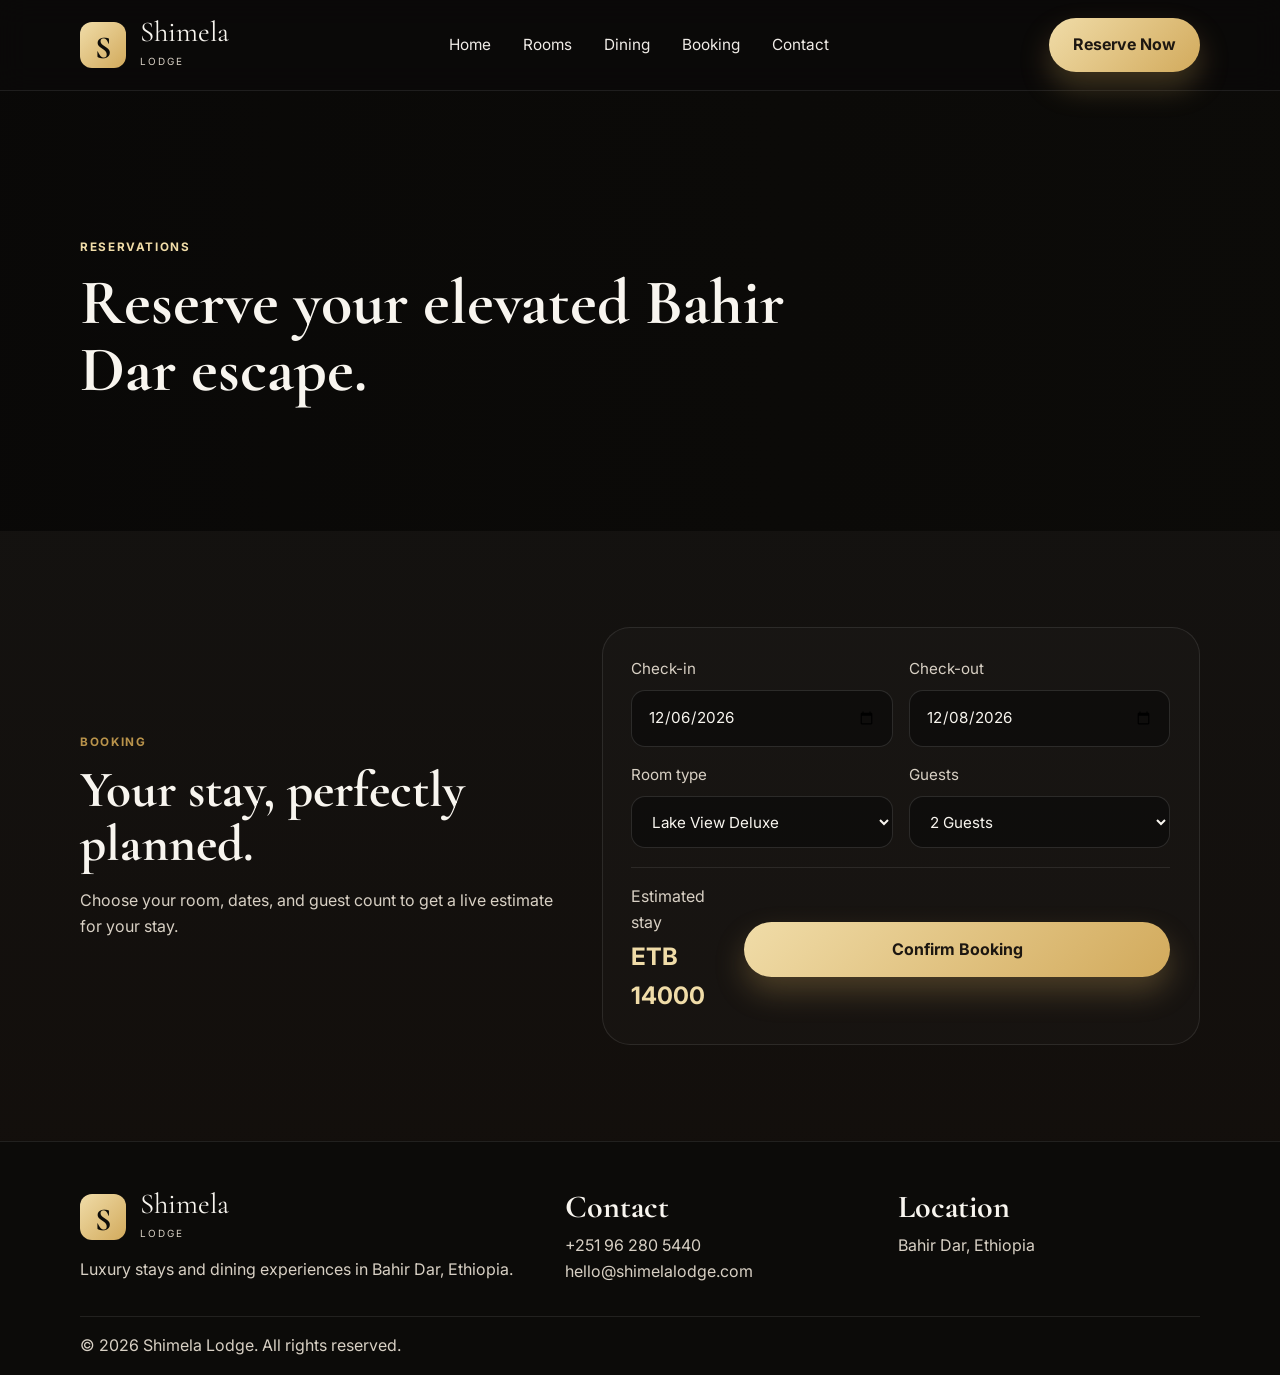
==== booking.html @ a59342cc "update website" ====
<!DOCTYPE html>
<html lang="en">
  <head>
    <meta charset="UTF-8" />
    <meta name="viewport" content="width=device-width, initial-scale=1.0" />
    <title>Booking | Shimela Lodge</title>
    <meta name="description" content="Book a luxury stay at Shimela Lodge in Bahir Dar, Ethiopia." />
    <link rel="preconnect" href="https://fonts.googleapis.com" />
    <link rel="preconnect" href="https://fonts.gstatic.com" crossorigin />
    <link href="https://fonts.googleapis.com/css2?family=Cormorant+Garamond:wght@400;500;600;700&family=Inter:wght@400;500;600;700;800&display=swap" rel="stylesheet" />
    <link rel="stylesheet" href="https://cdnjs.cloudflare.com/ajax/libs/font-awesome/6.5.2/css/all.min.css" crossorigin="anonymous" referrerpolicy="no-referrer" />
    <link rel="stylesheet" href="styles.css" />
  </head>
  <body>
    <header class="site-header">
      <div class="container nav-wrap">
        <a href="index.html" class="brand" aria-label="Shimela Lodge home">
          <div class="brand-mark">S</div>
          <div>
            <span class="brand-name">Shimela</span>
            <small>Lodge</small>
          </div>
        </a>
        <nav class="main-nav" aria-label="Main navigation">
          <a href="index.html">Home</a>
          <a href="rooms.html">Rooms</a>
          <a href="dining.html">Dining</a>
          <a href="booking.html">Booking</a>
          <a href="contact.html">Contact</a>
        </nav>
        <a class="nav-cta" href="booking.html">Reserve Now</a>
      </div>
    </header>

    <main>
      <section class="hero page-hero">
        <div class="hero-overlay"></div>
        <div class="container hero-content">
          <p class="eyebrow">Reservations</p>
          <h1>Reserve your elevated Bahir Dar escape.</h1>
        </div>
      </section>

      <section class="section-shell accent-bg">
        <div class="container booking-shell">
          <div class="booking-content">
            <p class="eyebrow dark">Booking</p>
            <h2>Your stay, perfectly planned.</h2>
            <p>Choose your room, dates, and guest count to get a live estimate for your stay.</p>
          </div>

          <form class="booking-form" id="bookingForm">
            <div class="field-row">
              <label>
                Check-in
                <input type="date" id="checkin" required />
              </label>
              <label>
                Check-out
                <input type="date" id="checkout" required />
              </label>
            </div>
            <div class="field-row">
              <label>
                Room type
                <select id="roomType">
                  <option value="7000">Lake View Deluxe</option>
                  <option value="9750">Garden Suite</option>
                  <option value="18000">Presidential Villa</option>
                </select>
              </label>
              <label>
                Guests
                <select id="guests">
                  <option value="1">1 Guest</option>
                  <option value="2" selected>2 Guests</option>
                  <option value="3">3 Guests</option>
                  <option value="4">4 Guests</option>
                </select>
              </label>
            </div>
            <div class="booking-summary">
              <div>
                <span>Estimated stay</span>
                <strong id="stayTotal">ETB 0</strong>
              </div>
              <button type="submit" class="btn btn-primary full">Confirm Booking</button>
            </div>
          </form>
        </div>
      </section>
    </main>

    <footer class="site-footer">
      <div class="container footer-wrap">
        <div>
          <div class="brand footer-brand">
            <div class="brand-mark">S</div>
            <div>
              <span class="brand-name">Shimela</span>
              <small>Lodge</small>
            </div>
          </div>
          <p>Luxury stays and dining experiences in Bahir Dar, Ethiopia.</p>
        </div>
        <div>
          <h4>Contact</h4>
          <p><a href="tel:+251962805440">+251 96 280 5440</a></p>
          <p><a href="mailto:hello@shimelalodge.com">hello@shimelalodge.com</a></p>
        </div>
        <div>
          <h4>Location</h4>
          <p>Bahir Dar, Ethiopia</p>
        </div>
      </div>
      <div class="container copyright">
        <p>© <span id="year"></span> Shimela Lodge. All rights reserved.</p>
      </div>
    </footer>

    <script src="script.js"></script>
  </body>
</html>
---- styles.css ----
:root {
  --bg: #0d0c09;
  --panel: #17140f;
  --panel-soft: #201b16;
  --gold: #d2aa5c;
  --gold-soft: #f0dca8;
  --white: #f8f5ef;
  --muted: #d8d0c4;
  --shadow: rgba(18, 11, 4, 0.32);
  --border: rgba(255, 255, 255, 0.09);
  --success: #cfe5a8;
  --deep: #110f0d;
}

* {
  box-sizing: border-box;
}

html {
  scroll-behavior: smooth;
}

body {
  margin: 0;
  background: var(--bg);
  color: var(--white);
  font-family: 'Inter', sans-serif;
  line-height: 1.6;
}

a {
  color: inherit;
  text-decoration: none;
}

img {
  max-width: 100%;
  display: block;
}

button,
input,
select,
textarea {
  font: inherit;
}

.container {
  width: min(1120px, calc(100% - 2rem));
  margin: 0 auto;
}

.section-shell {
  padding: 6rem 0;
}

.accent-bg {
  background: linear-gradient(180deg, rgba(20, 18, 16, 0.96), rgba(19, 15, 12, 0.96));
}

.eyebrow {
  margin: 0 0 0.8rem;
  color: var(--gold-soft);
  text-transform: uppercase;
  letter-spacing: 0.14em;
  font-size: 0.73rem;
  font-weight: 700;
}

.eyebrow.dark {
  color: #b9934b;
}

h1, h2, h3, h4 {
  font-family: 'Cormorant Garamond', serif;
  margin: 0 0 0.8rem;
  line-height: 1.05;
}

h1 {
  font-size: clamp(3.4rem, 5vw, 6rem);
  max-width: 760px;
}

h2 {
  font-size: clamp(2.5rem, 4vw, 4rem);
  margin-bottom: 1rem;
}

p {
  margin: 0;
  color: var(--muted);
}

.site-header {
  position: sticky;
  top: 0;
  z-index: 100;
  backdrop-filter: blur(14px);
  background: rgba(10, 9, 8, 0.75);
  border-bottom: 1px solid var(--border);
}

.nav-wrap {
  display: flex;
  align-items: center;
  justify-content: space-between;
  gap: 1.25rem;
  min-height: 90px;
}

.brand {
  display: inline-flex;
  align-items: center;
  gap: 0.9rem;
}

.brand-mark {
  width: 46px;
  height: 46px;
  display: grid;
  place-items: center;
  background: linear-gradient(135deg, var(--gold-soft), var(--gold));
  color: var(--bg);
  border-radius: 12px;
  font-weight: 800;
  font-family: 'Cormorant Garamond', serif;
  font-size: 2rem;
}

.brand-name {
  display: block;
  font-family: 'Cormorant Garamond', serif;
  font-size: 1.8rem;
  line-height: 1;
}

.brand small {
  color: var(--muted);
  letter-spacing: 0.18em;
  text-transform: uppercase;
  font-size: 0.62rem;
}

.main-nav {
  display: flex;
  align-items: center;
  gap: 2rem;
}

.main-nav a {
  position: relative;
  color: #f0ece7;
  font-size: 0.96rem;
}

.main-nav a::after {
  content: '';
  position: absolute;
  left: 0;
  bottom: -8px;
  width: 100%;
  height: 1px;
  background: var(--gold-soft);
  transform: scaleX(0);
  transform-origin: center;
  transition: transform 0.25s ease;
}

.main-nav a:hover::after {
  transform: scaleX(1);
}

.nav-cta,
.btn,
.mini-btn {
  border: none;
  border-radius: 999px;
  cursor: pointer;
  transition: transform 0.2s ease, box-shadow 0.2s ease, background 0.2s ease;
}

.nav-cta,
.btn-primary {
  display: inline-flex;
  align-items: center;
  justify-content: center;
  padding: 0.9rem 1.5rem;
  background: linear-gradient(135deg, var(--gold-soft), var(--gold));
  color: #1d1711;
  font-weight: 700;
  box-shadow: 0 15px 30px rgba(210, 170, 92, 0.28);
}

.btn-secondary {
  display: inline-flex;
  align-items: center;
  justify-content: center;
  padding: 0.9rem 1.5rem;
  border: 1px solid rgba(255,255,255,0.18);
  background: rgba(255,255,255,0.02);
  color: var(--white);
}

.nav-cta:hover,
.btn:hover,
.mini-btn:hover {
  transform: translateY(-1px);
}

.hero {
  position: relative;
  min-height: 760px;
  display: flex;
  align-items: center;
  background-size: cover;
  background-position: center;
}

.home-hero {
  background-image: url('https://images.unsplash.com/photo-1500530855697-b586d89ba3ee?auto=format&fit=crop&w=1600&q=80');
}

.page-hero {
  min-height: 440px;
  background-image: url('https://images.unsplash.com/photo-1494526585095-c41746248156?auto=format&fit=crop&w=1600&q=80');
}

.hero-overlay {
  position: absolute;
  inset: 0;
  background: linear-gradient(90deg, rgba(9,8,7,0.92) 0%, rgba(9,8,7,0.66) 34%, rgba(9,8,7,0.28) 100%);
}

.hero-content {
  position: relative;
  z-index: 1;
  padding: 7rem 0 5rem;
}

.hero-copy {
  max-width: 620px;
  font-size: 1.1rem;
  margin-bottom: 2rem;
}

.hero-actions {
  display: flex;
  flex-wrap: wrap;
  gap: 1rem;
  margin-bottom: 3rem;
}

.hero-stats {
  display: flex;
  gap: 2.5rem;
  flex-wrap: wrap;
}

.hero-stats div {
  display: flex;
  flex-direction: column;
  gap: 0.4rem;
}

.hero-stats strong {
  font-size: clamp(1.5rem, 2vw, 2.6rem);
  font-weight: 700;
  color: var(--gold-soft);
}

.hero-stats span {
  color: var(--muted);
}

.intro-grid {
  display: grid;
  grid-template-columns: 1.1fr 1.2fr;
  gap: 3rem;
  align-items: center;
}

.section-heading {
  margin-bottom: 2.3rem;
}

.section-heading.center {
  text-align: center;
}

.room-grid,
.amenity-grid,
.review-grid {
  display: grid;
  gap: 1.5rem;
}

.room-grid {
  grid-template-columns: repeat(3, minmax(0, 1fr));
}

.room-card {
  background: rgba(255,255,255,0.02);
  border: 1px solid var(--border);
  border-radius: 26px;
  overflow: hidden;
  box-shadow: 0 18px 30px var(--shadow);
}

.room-image {
  min-height: 280px;
  background-size: cover;
  background-position: center;
}

.room-one {
  background-image: url('https://images.unsplash.com/photo-1505693416388-ac5ce068fe85?auto=format&fit=crop&w=900&q=80');
}

.room-two {
  background-image: url('https://images.unsplash.com/photo-1494526585095-c41746248156?auto=format&fit=crop&w=900&q=80');
}

.room-three {
  background-image: url('https://images.unsplash.com/photo-1522708323590-d24dbb6b0267?auto=format&fit=crop&w=900&q=80');
}

.room-body {
  padding: 1.5rem 1.3rem 1.8rem;
}

.room-topline {
  display: flex;
  justify-content: space-between;
  gap: 1rem;
  align-items: baseline;
  margin-bottom: 0.9rem;
}

.room-topline h3 {
  font-size: 2.1rem;
}

.room-topline span {
  color: var(--gold-soft);
  font-weight: 700;
}

.room-body ul {
  margin: 0;
  padding-left: 1.2rem;
  color: var(--muted);
  display: grid;
  gap: 0.45rem;
}

.amenity-grid {
  grid-template-columns: repeat(4, minmax(0, 1fr));
}

.amenity-item {
  background: rgba(255,255,255,0.02);
  border: 1px solid var(--border);
  border-radius: 24px;
  padding: 1.6rem 1.3rem;
}

.amenity-item span {
  color: var(--gold-soft);
  font-weight: 700;
  letter-spacing: 0.08em;
  display: inline-block;
  margin-bottom: 0.8rem;
}

.amenity-item h3 {
  font-size: 2rem;
  margin-bottom: 0.5rem;
}

.dining-grid {
  display: grid;
  grid-template-columns: 0.92fr 1.08fr;
  gap: 2rem;
  align-items: center;
}

.feature-list {
  margin: 1.5rem 0 0;
  padding-left: 1.2rem;
  display: grid;
  gap: 0.75rem;
  color: var(--white);
}

.menu-panel {
  padding: 2rem;
  border-radius: 28px;
  background: linear-gradient(180deg, rgba(255,255,255,0.03), rgba(255,255,255,0.01));
  border: 1px solid var(--border);
  box-shadow: 0 18px 30px var(--shadow);
}

.menu-header {
  display: flex;
  justify-content: space-between;
  align-items: center;
  gap: 1rem;
  margin-bottom: 1.2rem;
}

.menu-header h3 {
  font-size: 2.4rem;
}

.menu-header span {
  color: var(--gold-soft);
  font-size: 0.8rem;
  text-transform: uppercase;
  letter-spacing: 0.12em;
}

.menu-item {
  display: flex;
  align-items: flex-start;
  justify-content: space-between;
  gap: 1.25rem;
  padding: 1rem 0;
  border-bottom: 1px solid var(--border);
}

.menu-item:last-child {
  border-bottom: none;
}

.menu-item h4 {
  font-size: 2rem;
  margin-bottom: 0.2rem;
}

.menu-item strong {
  color: var(--gold-soft);
  font-size: 1.2rem;
  white-space: nowrap;
}

.booking-shell {
  display: grid;
  grid-template-columns: 0.9fr 1.1fr;
  gap: 2rem;
  align-items: center;
}

.booking-form,
.contact-card,
.order-summary,
.info-card {
  background: rgba(255,255,255,0.02);
  border: 1px solid var(--border);
  border-radius: 28px;
  padding: 1.8rem;
}

.field-row {
  display: grid;
  grid-template-columns: repeat(2, minmax(0, 1fr));
  gap: 1rem;
  margin-bottom: 1rem;
}

label {
  display: grid;
  gap: 0.55rem;
  color: var(--muted);
  font-size: 0.95rem;
}

input,
select,
textarea {
  width: 100%;
  border: 1px solid rgba(255,255,255,0.12);
  background: rgba(6,6,6,0.5);
  color: var(--white);
  border-radius: 14px;
  padding: 0.9rem 1rem;
}

textarea {
  min-height: 150px;
  resize: vertical;
}

.booking-summary {
  display: flex;
  align-items: center;
  justify-content: space-between;
  gap: 1rem;
  margin-top: 1.2rem;
  padding-top: 1rem;
  border-top: 1px solid var(--border);
}

.booking-summary div {
  display: flex;
  flex-direction: column;
  gap: 0.2rem;
}

.booking-summary span {
  color: var(--muted);
}

.booking-summary strong {
  color: var(--gold-soft);
  font-size: 1.5rem;
}

.full {
  width: 100%;
}

.ordering-layout {
  display: grid;
  grid-template-columns: 0.8fr 1.2fr;
  gap: 2rem;
  align-items: start;
}

.food-ordering {
  display: grid;
  grid-template-columns: 1.3fr 0.7fr;
  gap: 1.5rem;
  align-items: start;
}

.menu-cards {
  display: grid;
  grid-template-columns: repeat(2, minmax(0, 1fr));
  gap: 1rem;
}

.food-card {
  background: rgba(255,255,255,0.02);
  border: 1px solid var(--border);
  border-radius: 20px;
  padding: 1.2rem;
}

.food-card h3 {
  font-size: 2rem;
  margin-bottom: 0.4rem;
}

.food-card p {
  min-height: 52px;
}

.food-meta {
  display: flex;
  align-items: center;
  justify-content: space-between;
  gap: 0.8rem;
  margin-top: 1rem;
}

.food-meta span {
  color: var(--gold-soft);
  font-weight: 700;
  font-size: 1.1rem;
}

.mini-btn {
  background: rgba(210, 170, 92, 0.14);
  color: var(--gold-soft);
  border: 1px solid rgba(210,170,92,0.4);
  padding: 0.7rem 0.9rem;
}

.order-summary {
  padding: 1.3rem;
}

.order-summary h3 {
  font-size: 2.2rem;
}

.order-summary ul {
  list-style: none;
  padding: 0;
  margin: 1rem 0;
  display: grid;
  gap: 0.75rem;
}

.order-summary li {
  display: flex;
  align-items: center;
  justify-content: space-between;
  gap: 0.6rem;
  padding-bottom: 0.5rem;
  border-bottom: 1px solid var(--border);
  color: var(--white);
}

.empty-state {
  color: var(--muted);
  border-bottom: none !important;
  display: block !important;
}

.order-total {
  display: flex;
  justify-content: space-between;
  align-items: center;
  margin: 1rem 0 1.2rem;
  padding-top: 0.7rem;
  border-top: 1px solid var(--border);
}

.order-total strong {
  color: var(--gold-soft);
  font-size: 1.5rem;
}

.review-grid {
  grid-template-columns: repeat(3, minmax(0, 1fr));
}

blockquote {
  margin: 0;
  padding: 1.5rem 1.4rem;
  background: rgba(255,255,255,0.02);
  border: 1px solid var(--border);
  border-radius: 20px;
  color: var(--white);
  font-size: 1.04rem;
}

blockquote footer {
  margin-top: 1rem;
  color: var(--gold-soft);
  font-weight: 600;
}

.page-banner {
  padding: 4rem 0 1rem;
}

.banner-box {
  background: linear-gradient(135deg, rgba(210,170,92,0.22), rgba(255,255,255,0.02));
  border: 1px solid var(--border);
  border-radius: 30px;
  padding: 2.5rem;
}

.info-grid,
.contact-grid {
  display: grid;
  grid-template-columns: repeat(3, minmax(0, 1fr));
  gap: 1.5rem;
}

.info-card ul {
  margin: 1rem 0 0;
  padding-left: 1.2rem;
  color: var(--muted);
}

.map-wrap iframe {
  width: 100%;
  min-height: 420px;
  border: 0;
  border-radius: 26px;
}

.social-links {
  display: flex;
  gap: 0.8rem;
  margin-top: 1rem;
}

.social-links a {
  width: 42px;
  height: 42px;
  border-radius: 50%;
  display: grid;
  place-items: center;
  border: 1px solid var(--border);
  background: rgba(255,255,255,0.02);
  color: var(--gold-soft);
  font-weight: 700;
}

.social-logo {
  display: inline-flex;
  align-items: center;
  justify-content: center;
  width: 100%;
  height: 100%;
  border-radius: 50%;
  background: linear-gradient(135deg, var(--gold-soft), var(--gold));
  color: var(--deep);
  font-family: 'Cormorant Garamond', serif;
  font-size: 1.3rem;
  font-weight: 700;
}

.page-intro {
  margin-bottom: 2rem;
}

.site-footer {
  padding: 3rem 0 1rem;
  border-top: 1px solid var(--border);
  background: #0c0b09;
}

.footer-wrap {
  display: grid;
  grid-template-columns: 1.2fr 0.8fr 0.8fr;
  gap: 2rem;
}

.footer-brand {
  margin-bottom: 0.8rem;
}

.site-footer h4 {
  font-size: 2rem;
  margin-bottom: 0.6rem;
}

.site-footer p,
.site-footer a {
  color: var(--muted);
}

.copyright {
  margin-top: 2rem;
  padding-top: 1rem;
  border-top: 1px solid var(--border);
}

@media (max-width: 980px) {
  .main-nav {
    display: none;
  }

  .room-grid,
  .amenity-grid,
  .review-grid,
  .food-ordering,
  .booking-shell,
  .dining-grid,
  .ordering-layout,
  .footer-wrap,
  .info-grid,
  .contact-grid {
    grid-template-columns: 1fr;
  }

  .menu-cards {
    grid-template-columns: 1fr;
  }
}

@media (max-width: 640px) {
  .hero {
    min-height: 620px;
  }

  .nav-wrap {
    min-height: 78px;
  }

  .field-row {
    grid-template-columns: 1fr;
  }

  .hero-actions,
  .booking-summary {
    flex-direction: column;
    align-items: stretch;
  }

  .section-shell {
    padding: 4.3rem 0;
  }
}
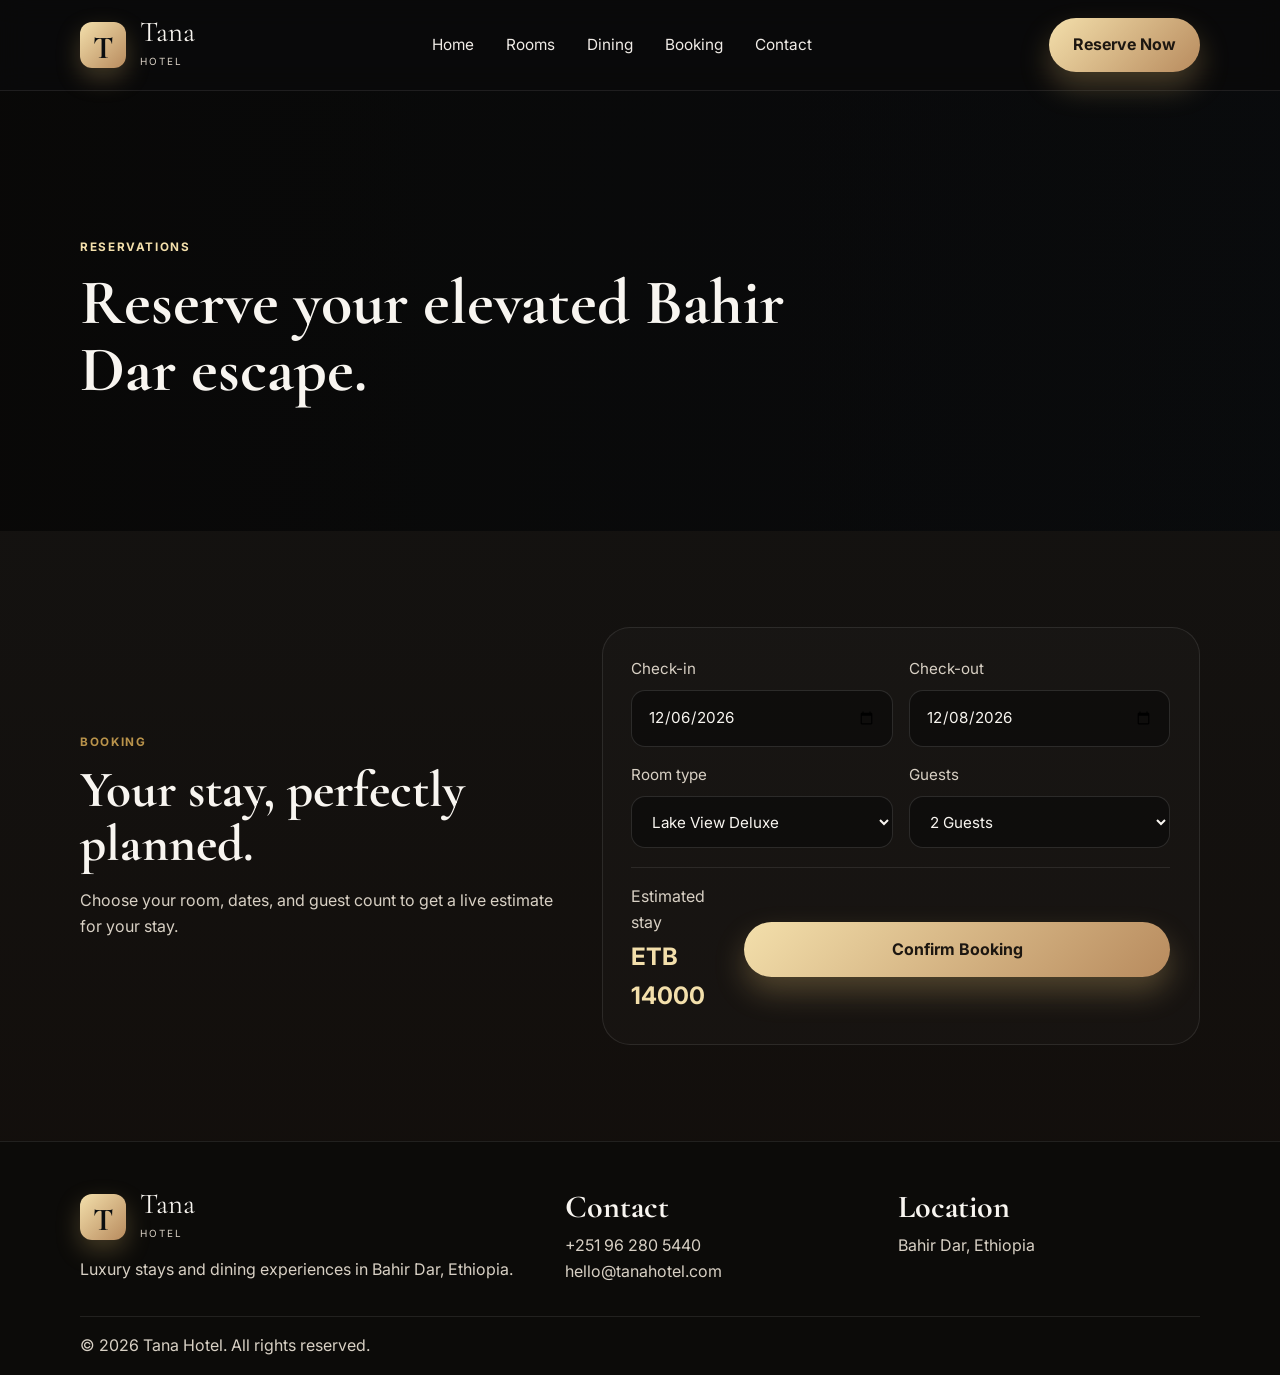
==== commit c1e0ac1e: "Rebrand to Tana Hotel and upgrade luxury branding" ====
--- a/booking.html
+++ b/booking.html
@@ -3,8 +3,8 @@
   <head>
     <meta charset="UTF-8" />
     <meta name="viewport" content="width=device-width, initial-scale=1.0" />
-    <title>Booking | Shimela Lodge</title>
-    <meta name="description" content="Book a luxury stay at Shimela Lodge in Bahir Dar, Ethiopia." />
+    <title>Booking | Tana Hotel</title>
+    <meta name="description" content="Book a luxury stay at Tana Hotel in Bahir Dar, Ethiopia." />
     <link rel="preconnect" href="https://fonts.googleapis.com" />
     <link rel="preconnect" href="https://fonts.gstatic.com" crossorigin />
     <link href="https://fonts.googleapis.com/css2?family=Cormorant+Garamond:wght@400;500;600;700&family=Inter:wght@400;500;600;700;800&display=swap" rel="stylesheet" />
@@ -14,11 +14,11 @@
   <body>
     <header class="site-header">
       <div class="container nav-wrap">
-        <a href="index.html" class="brand" aria-label="Shimela Lodge home">
-          <div class="brand-mark">S</div>
+        <a href="index.html" class="brand" aria-label="Tana Hotel home">
+          <div class="brand-mark">T</div>
           <div>
-            <span class="brand-name">Shimela</span>
-            <small>Lodge</small>
+            <span class="brand-name">Tana</span>
+            <small>Hotel</small>
           </div>
         </a>
         <nav class="main-nav" aria-label="Main navigation">
@@ -95,10 +95,10 @@
       <div class="container footer-wrap">
         <div>
           <div class="brand footer-brand">
-            <div class="brand-mark">S</div>
+            <div class="brand-mark">T</div>
             <div>
-              <span class="brand-name">Shimela</span>
-              <small>Lodge</small>
+              <span class="brand-name">Tana</span>
+              <small>Hotel</small>
             </div>
           </div>
           <p>Luxury stays and dining experiences in Bahir Dar, Ethiopia.</p>
@@ -106,7 +106,7 @@
         <div>
           <h4>Contact</h4>
           <p><a href="tel:+251962805440">+251 96 280 5440</a></p>
-          <p><a href="mailto:hello@shimelalodge.com">hello@shimelalodge.com</a></p>
+          <p><a href="mailto:hello@tanahotel.com">hello@tanahotel.com</a></p>
         </div>
         <div>
           <h4>Location</h4>
@@ -114,7 +114,7 @@
         </div>
       </div>
       <div class="container copyright">
-        <p>© <span id="year"></span> Shimela Lodge. All rights reserved.</p>
+        <p>© <span id="year"></span> Tana Hotel. All rights reserved.</p>
       </div>
     </footer>
 
--- a/styles.css
+++ b/styles.css
@@ -1,15 +1,17 @@
 :root {
-  --bg: #0d0c09;
-  --panel: #17140f;
-  --panel-soft: #201b16;
-  --gold: #d2aa5c;
-  --gold-soft: #f0dca8;
-  --white: #f8f5ef;
+  --bg: #0a0d10;
+  --panel: #12191d;
+  --panel-soft: #1a2429;
+  --gold: #d5b46d;
+  --gold-soft: #f3dfab;
+  --sand: #b88b5e;
+  --terracotta: #a75c42;
+  --white: #f8f5f0;
   --muted: #d8d0c4;
-  --shadow: rgba(18, 11, 4, 0.32);
+  --shadow: rgba(8, 10, 12, 0.42);
   --border: rgba(255, 255, 255, 0.09);
   --success: #cfe5a8;
-  --deep: #110f0d;
+  --deep: #090b0d;
 }
 
 * {
@@ -120,12 +122,13 @@
   height: 46px;
   display: grid;
   place-items: center;
-  background: linear-gradient(135deg, var(--gold-soft), var(--gold));
+  background: linear-gradient(135deg, var(--gold-soft), var(--sand));
   color: var(--bg);
   border-radius: 12px;
   font-weight: 800;
   font-family: 'Cormorant Garamond', serif;
   font-size: 2rem;
+  box-shadow: 0 10px 25px rgba(213, 180, 109, 0.28);
 }
 
 .brand-name {
@@ -186,10 +189,10 @@
   align-items: center;
   justify-content: center;
   padding: 0.9rem 1.5rem;
-  background: linear-gradient(135deg, var(--gold-soft), var(--gold));
+  background: linear-gradient(135deg, var(--gold-soft), var(--sand));
   color: #1d1711;
   font-weight: 700;
-  box-shadow: 0 15px 30px rgba(210, 170, 92, 0.28);
+  box-shadow: 0 15px 30px rgba(213, 180, 109, 0.3);
 }
 
 .btn-secondary {
@@ -218,12 +221,12 @@
 }
 
 .home-hero {
-  background-image: url('https://images.unsplash.com/photo-1500530855697-b586d89ba3ee?auto=format&fit=crop&w=1600&q=80');
+  background-image: linear-gradient(120deg, rgba(8, 10, 12, 0.78), rgba(8, 10, 12, 0.28)), url('https://images.unsplash.com/photo-1500530855697-b586d89ba3ee?auto=format&fit=crop&w=1600&q=80');
 }
 
 .page-hero {
   min-height: 440px;
-  background-image: url('https://images.unsplash.com/photo-1494526585095-c41746248156?auto=format&fit=crop&w=1600&q=80');
+  background-image: linear-gradient(120deg, rgba(8, 10, 12, 0.7), rgba(8, 10, 12, 0.25)), url('https://images.unsplash.com/photo-1494526585095-c41746248156?auto=format&fit=crop&w=1600&q=80');
 }
 
 .hero-overlay {
@@ -678,18 +681,46 @@
   display: flex;
   gap: 0.8rem;
   margin-top: 1rem;
+  justify-content: center;
+  align-items: center;
+}
+
+.footer-social {
+  margin-top: 1.5rem;
+  display: flex;
+  justify-content: center;
+}
+
+.site-footer .social-links {
+  margin-top: 0;
+  justify-content: center;
 }
 
 .social-links a {
-  width: 42px;
-  height: 42px;
+  width: 44px;
+  height: 44px;
   border-radius: 50%;
   display: grid;
   place-items: center;
-  border: 1px solid var(--border);
-  background: rgba(255,255,255,0.02);
+  border: 1px solid rgba(239, 215, 161, 0.7);
+  background: rgba(255,255,255,0.04);
   color: var(--gold-soft);
   font-weight: 700;
+  text-decoration: none;
+  box-shadow: 0 0 0 1px rgba(239, 215, 161, 0.15), inset 0 0 12px rgba(239,215,161,0.08);
+  transition: transform 0.2s ease, background 0.2s ease;
+}
+
+.social-links a:hover {
+  transform: translateY(-1px);
+  background: rgba(239, 215, 161, 0.12);
+}
+
+.social-links a svg {
+  display: block;
+  width: 18px;
+  height: 18px;
+  fill: currentColor;
 }
 
 .social-logo {
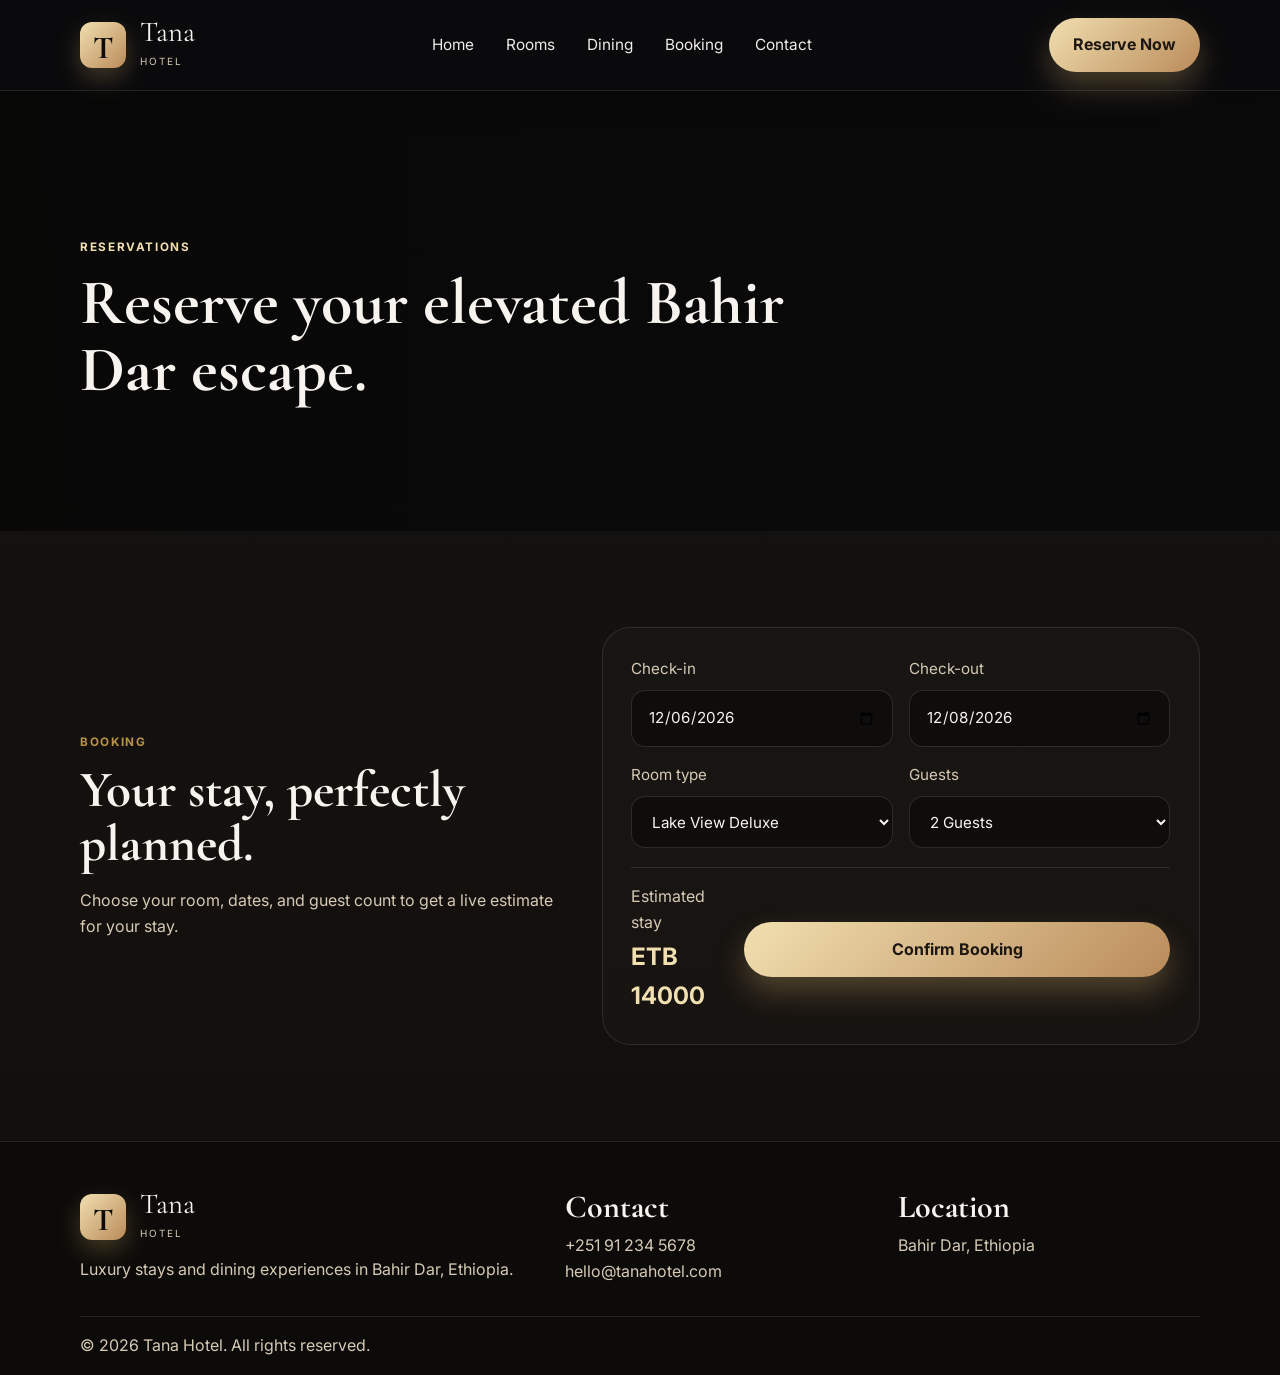
==== commit 9326a644: "Finalize Tana Hotel branding and premium luxury theme" ====
--- a/booking.html
+++ b/booking.html
@@ -105,7 +105,7 @@
         </div>
         <div>
           <h4>Contact</h4>
-          <p><a href="tel:+251962805440">+251 96 280 5440</a></p>
+          <p><a href="tel:+251912345678">+251 91 234 5678</a></p>
           <p><a href="mailto:hello@tanahotel.com">hello@tanahotel.com</a></p>
         </div>
         <div>
--- a/styles.css
+++ b/styles.css
@@ -1,17 +1,17 @@
 :root {
-  --bg: #0a0d10;
-  --panel: #12191d;
-  --panel-soft: #1a2429;
-  --gold: #d5b46d;
-  --gold-soft: #f3dfab;
-  --sand: #b88b5e;
-  --terracotta: #a75c42;
-  --white: #f8f5f0;
-  --muted: #d8d0c4;
-  --shadow: rgba(8, 10, 12, 0.42);
-  --border: rgba(255, 255, 255, 0.09);
+  --bg: #0b0b0d;
+  --panel: #121517;
+  --panel-soft: #1b2125;
+  --gold: #d7b66a;
+  --gold-soft: #f1dfb0;
+  --sand: #ba8b5a;
+  --terracotta: #9d5b42;
+  --white: #f7f3ee;
+  --muted: #d6cab5;
+  --shadow: rgba(6, 9, 12, 0.52);
+  --border: rgba(255, 255, 255, 0.1);
   --success: #cfe5a8;
-  --deep: #090b0d;
+  --deep: #07090b;
 }
 
 * {
@@ -99,8 +99,9 @@
   top: 0;
   z-index: 100;
   backdrop-filter: blur(14px);
-  background: rgba(10, 9, 8, 0.75);
+  background: rgba(11, 11, 13, 0.8);
   border-bottom: 1px solid var(--border);
+  box-shadow: 0 10px 30px rgba(0, 0, 0, 0.18);
 }
 
 .nav-wrap {
@@ -221,12 +222,12 @@
 }
 
 .home-hero {
-  background-image: linear-gradient(120deg, rgba(8, 10, 12, 0.78), rgba(8, 10, 12, 0.28)), url('https://images.unsplash.com/photo-1500530855697-b586d89ba3ee?auto=format&fit=crop&w=1600&q=80');
+  background-image: linear-gradient(120deg, rgba(8, 10, 12, 0.82), rgba(8, 10, 12, 0.24)), url('https://images.unsplash.com/photo-1505693416388-ac5ce068fe85?auto=format&fit=crop&w=1600&q=80');
 }
 
 .page-hero {
   min-height: 440px;
-  background-image: linear-gradient(120deg, rgba(8, 10, 12, 0.7), rgba(8, 10, 12, 0.25)), url('https://images.unsplash.com/photo-1494526585095-c41746248156?auto=format&fit=crop&w=1600&q=80');
+  background-image: linear-gradient(120deg, rgba(8, 10, 12, 0.76), rgba(8, 10, 12, 0.24)), url('https://images.unsplash.com/photo-1520250497591-112f2f40a3f4?auto=format&fit=crop&w=1600&q=80');
 }
 
 .hero-overlay {
@@ -308,6 +309,13 @@
   border-radius: 26px;
   overflow: hidden;
   box-shadow: 0 18px 30px var(--shadow);
+  transition: transform 0.25s ease, box-shadow 0.25s ease, border-color 0.25s ease;
+}
+
+.room-card:hover {
+  transform: translateY(-6px);
+  box-shadow: 0 24px 36px rgba(17, 19, 23, 0.42);
+  border-color: rgba(213, 182, 106, 0.45);
 }
 
 .room-image {
@@ -317,15 +325,15 @@
 }
 
 .room-one {
+  background-image: url('https://images.unsplash.com/photo-1566665797739-1674de7a421a?auto=format&fit=crop&w=900&q=80');
+}
+
+.room-two {
   background-image: url('https://images.unsplash.com/photo-1505693416388-ac5ce068fe85?auto=format&fit=crop&w=900&q=80');
 }
 
-.room-two {
-  background-image: url('https://images.unsplash.com/photo-1494526585095-c41746248156?auto=format&fit=crop&w=900&q=80');
-}
-
 .room-three {
-  background-image: url('https://images.unsplash.com/photo-1522708323590-d24dbb6b0267?auto=format&fit=crop&w=900&q=80');
+  background-image: url('https://images.unsplash.com/photo-1542314831-068cd1dbfeeb?auto=format&fit=crop&w=900&q=80');
 }
 
 .room-body {
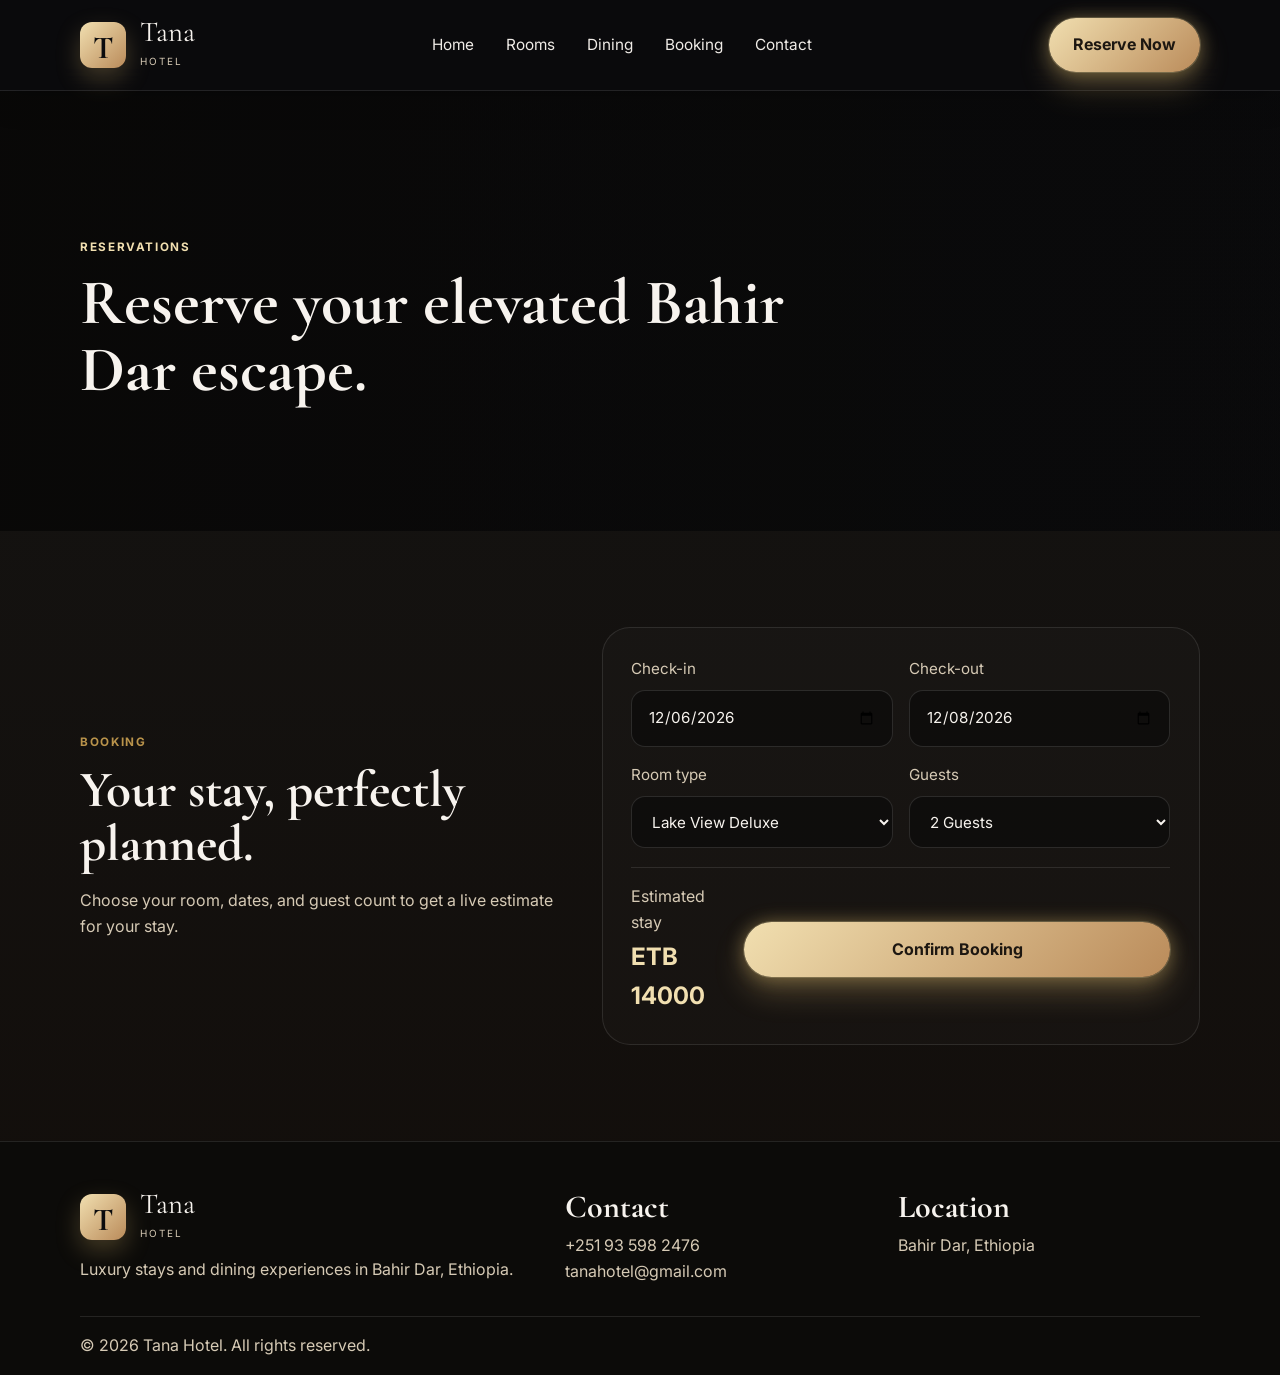
==== commit 9329f58d: "Correct final Tana Hotel footer and contact info" ====
--- a/booking.html
+++ b/booking.html
@@ -105,8 +105,8 @@
         </div>
         <div>
           <h4>Contact</h4>
-          <p><a href="tel:+251912345678">+251 91 234 5678</a></p>
-          <p><a href="mailto:hello@tanahotel.com">hello@tanahotel.com</a></p>
+          <p><a href="tel:+251935982476">+251 93 598 2476</a></p>
+          <p><a href="mailto:tanahotel@gmail.com">tanahotel@gmail.com</a></p>
         </div>
         <div>
           <h4>Location</h4>
--- a/styles.css
+++ b/styles.css
@@ -193,7 +193,8 @@
   background: linear-gradient(135deg, var(--gold-soft), var(--sand));
   color: #1d1711;
   font-weight: 700;
-  box-shadow: 0 15px 30px rgba(213, 180, 109, 0.3);
+  box-shadow: 0 0 0 1px rgba(241, 223, 176, 0.2), 0 0 18px rgba(213, 182, 106, 0.42), 0 15px 30px rgba(213, 180, 109, 0.3);
+  animation: goldPulse 3s ease-in-out infinite;
 }
 
 .btn-secondary {
@@ -204,12 +205,59 @@
   border: 1px solid rgba(255,255,255,0.18);
   background: rgba(255,255,255,0.02);
   color: var(--white);
+  box-shadow: inset 0 0 0 1px rgba(255,255,255,0.02);
 }
 
 .nav-cta:hover,
 .btn:hover,
 .mini-btn:hover {
-  transform: translateY(-1px);
+  transform: translateY(-1px) scale(1.01);
+  box-shadow: 0 0 0 1px rgba(241, 223, 176, 0.2), 0 0 22px rgba(213, 182, 106, 0.5), 0 18px 32px rgba(213, 180, 109, 0.28);
+}
+
+@keyframes goldPulse {
+  0%, 100% {
+    box-shadow: 0 0 0 1px rgba(241, 223, 176, 0.2), 0 0 14px rgba(213, 182, 106, 0.32), 0 15px 30px rgba(213, 180, 109, 0.3);
+  }
+  50% {
+    box-shadow: 0 0 0 1px rgba(241, 223, 176, 0.28), 0 0 24px rgba(213, 182, 106, 0.5), 0 20px 35px rgba(213, 180, 109, 0.42);
+  }
+}
+
+.site-footer,
+.room-card,
+.amenity-item,
+.menu-panel,
+.contact-card,
+.booking-form,
+.info-card,
+.order-summary,
+.food-card {
+  transition: transform 0.3s ease, box-shadow 0.3s ease, border-color 0.3s ease;
+}
+
+.site-footer:hover,
+.room-card:hover,
+.amenity-item:hover,
+.menu-panel:hover,
+.contact-card:hover,
+.booking-form:hover,
+.info-card:hover,
+.order-summary:hover,
+.food-card:hover {
+  transform: translateY(-4px);
+  border-color: rgba(213, 182, 106, 0.4);
+  box-shadow: 0 20px 36px rgba(0, 0, 0, 0.26);
+}
+
+.social-links a {
+  transition: transform 0.25s ease, box-shadow 0.25s ease, border-color 0.25s ease;
+}
+
+.social-links a:hover {
+  transform: translateY(-2px) scale(1.04);
+  box-shadow: 0 0 18px rgba(213, 182, 106, 0.38);
+  border-color: rgba(213, 182, 106, 0.5);
 }
 
 .hero {
